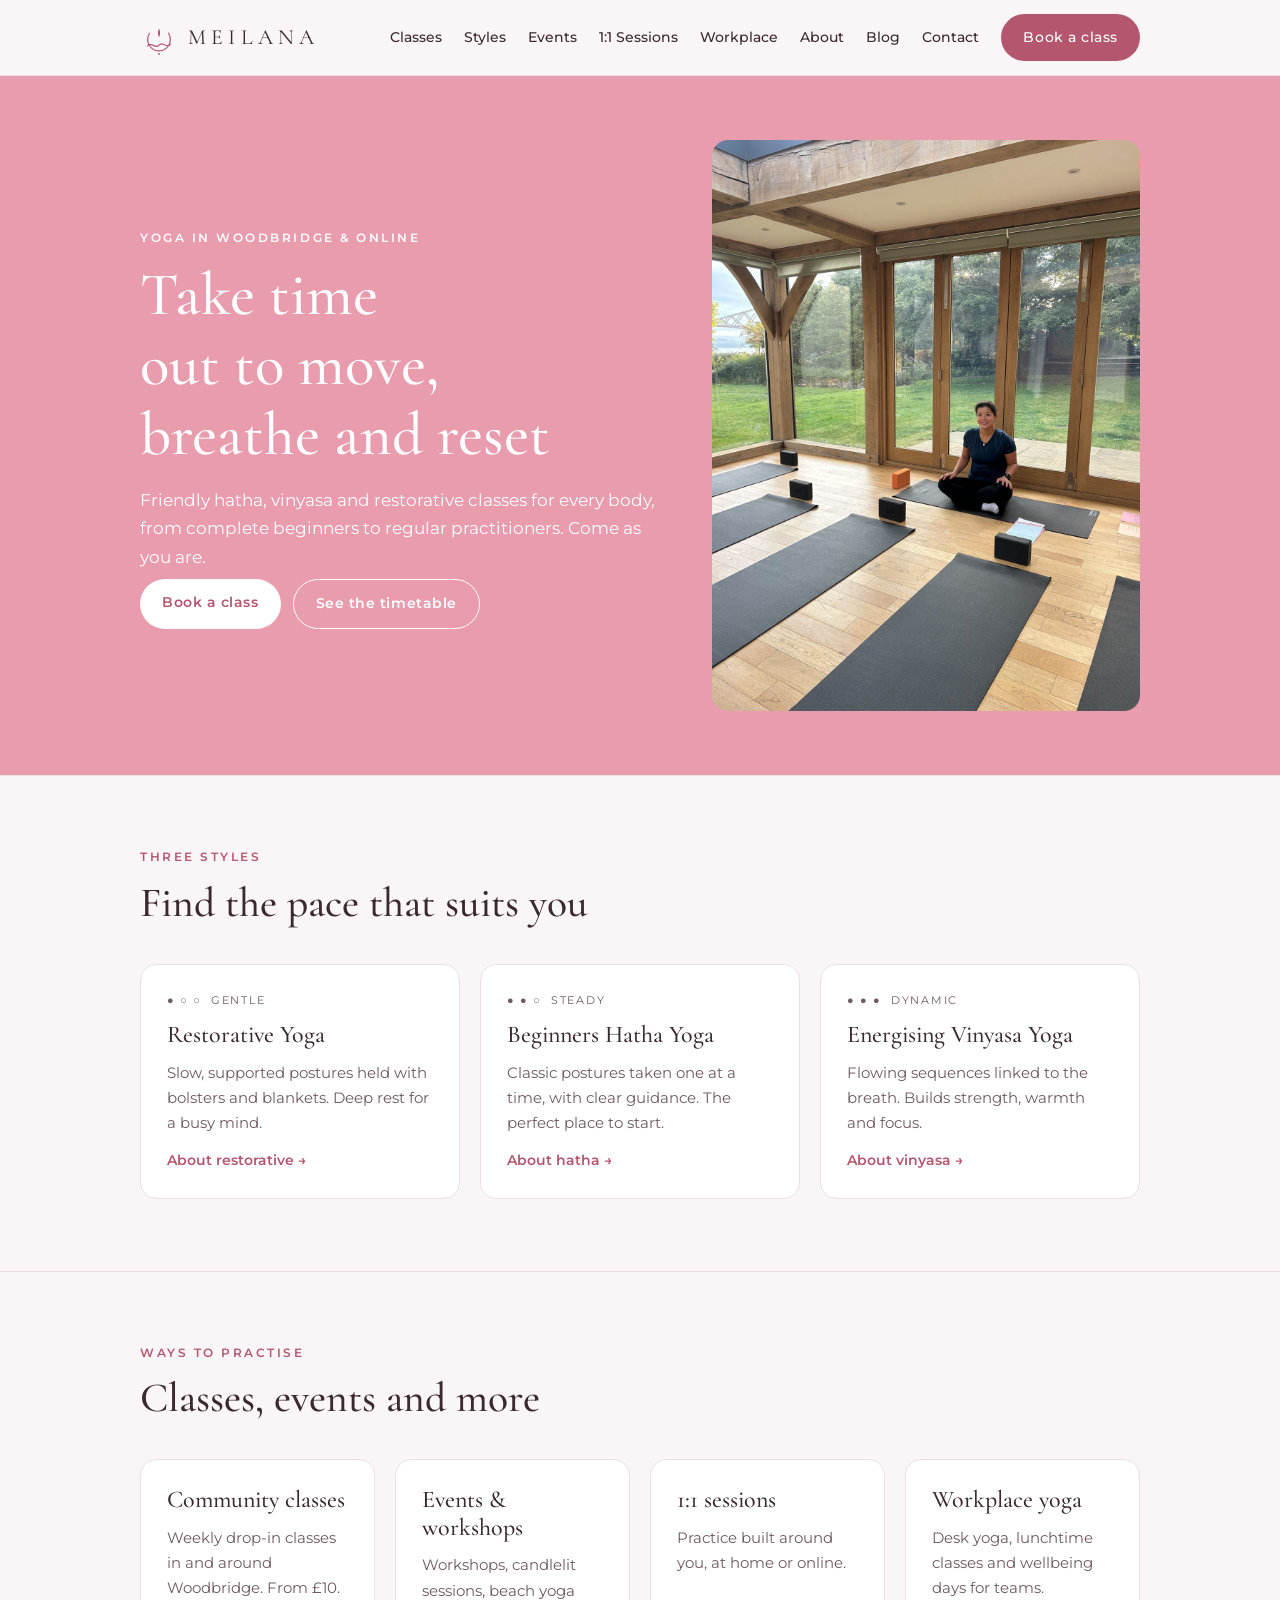
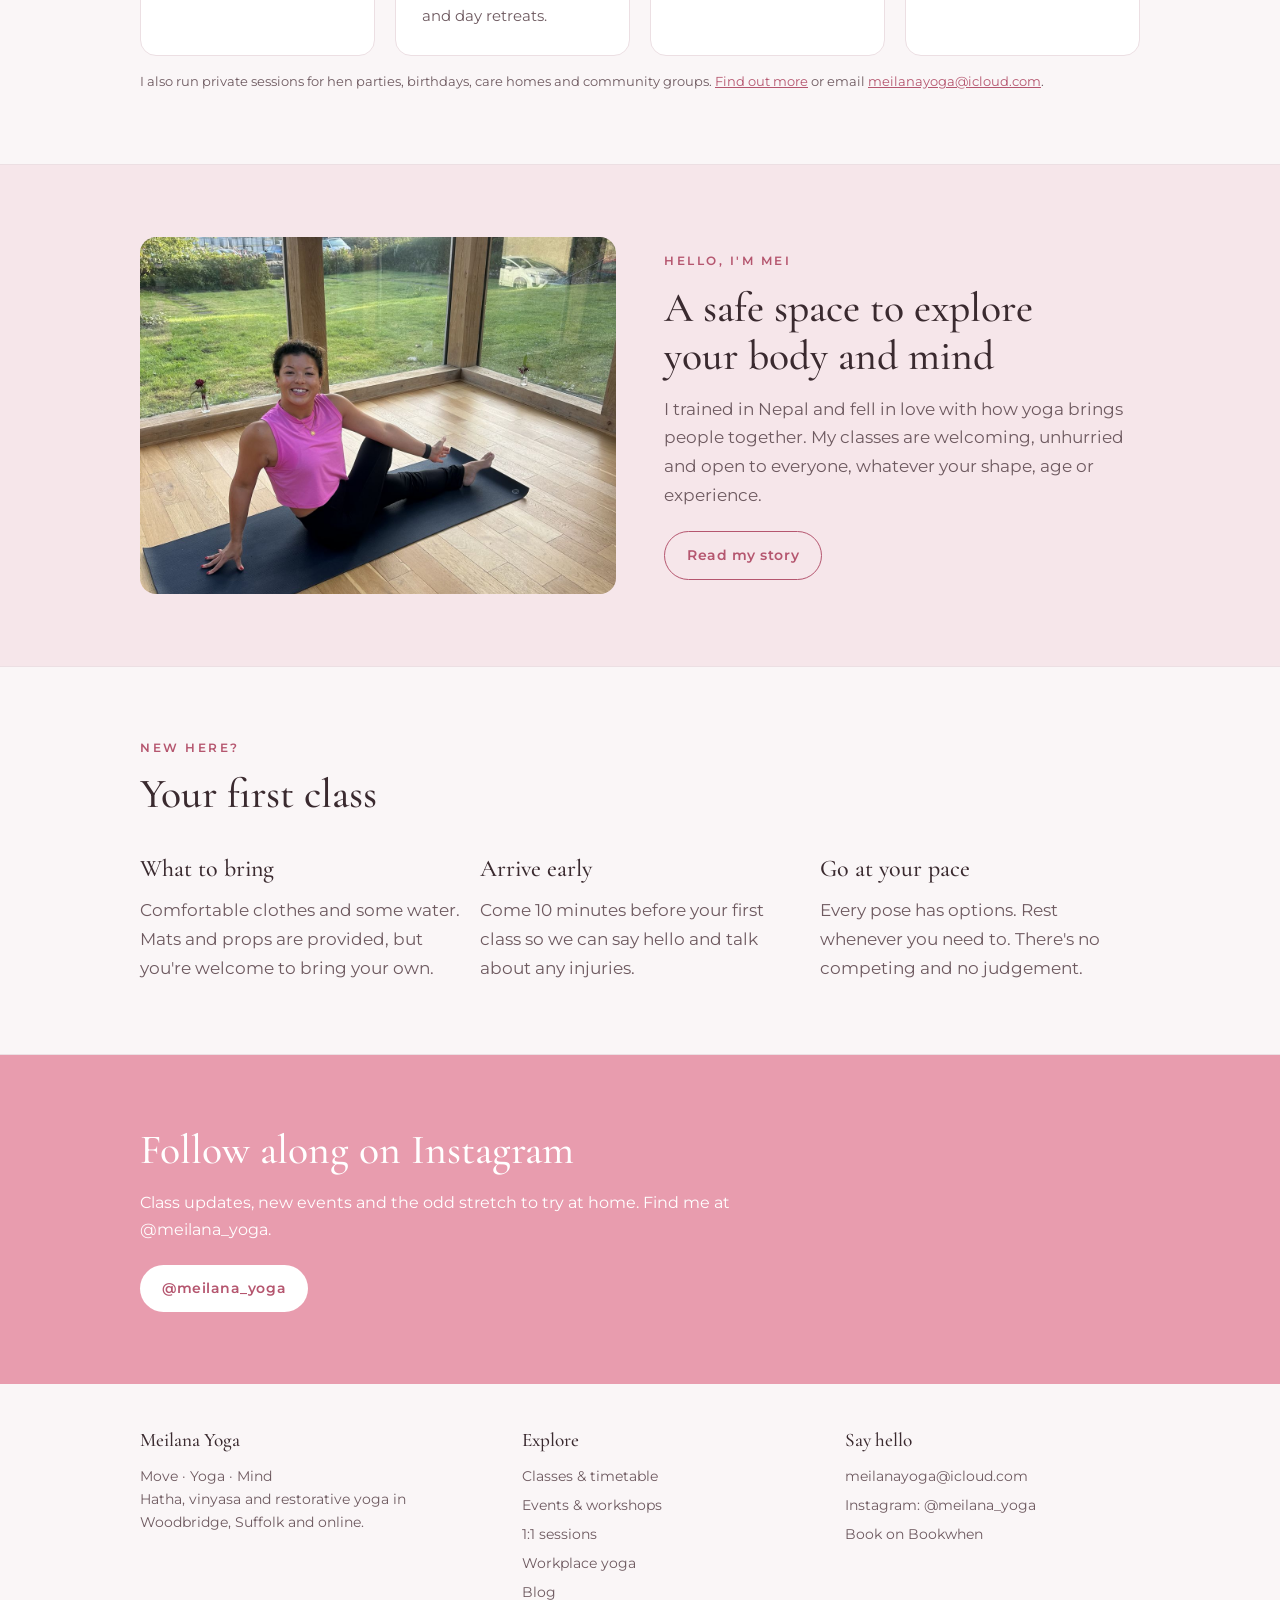
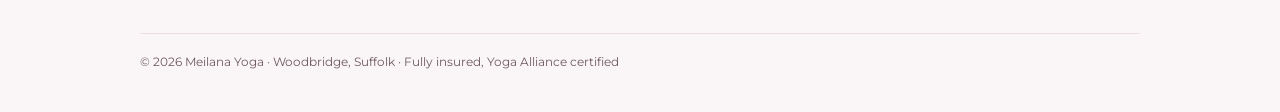
==== index.html @ 816993d9 "Add files via upload" ====
<!doctype html>
<html lang="en-GB">
<head>
<meta charset="utf-8">
<meta name="viewport" content="width=device-width, initial-scale=1">
<title>Meilana Yoga | Woodbridge, Suffolk</title>
<meta name="description" content="Hatha, vinyasa and restorative yoga classes, workshops and 1:1 sessions in Woodbridge, Suffolk and online, with Mei Pang.">
<link rel="canonical" href="https://meilanayoga.co.uk/">
<link rel="preconnect" href="https://fonts.googleapis.com">
<link rel="stylesheet" href="https://fonts.googleapis.com/css2?family=Cormorant+Garamond:ital,wght@0,400;0,500;0,600;1,400&family=Montserrat:wght@400;500;600&display=swap">
<link rel="stylesheet" href="assets/css/style.css">
<script src="assets/js/main.js" defer></script>
</head>
<body>
<header class="site-header">
  <div class="wrap">
    <a class="logo" href="index.html"><svg viewBox="0 0 160 150" fill="none" aria-hidden="true"><path d="M 40 55 A 48 48 0 1 0 120 55" stroke="currentColor" stroke-width="5" stroke-linecap="round"/><path d="M 32 108 C 50 88 65 125 80 105 C 95 85 110 122 128 102" stroke="currentColor" stroke-width="5" stroke-linecap="round"/><path d="M 80,35 C 70,54 80,72 80,72 C 80,72 90,54 80,35 Z" fill="currentColor"/><circle cx="80" cy="142" r="4" fill="currentColor"/></svg><span>Meilana</span></a>
    <button class="nav-toggle" type="button" aria-expanded="false" aria-controls="site-nav">Menu</button>
    <nav class="nav" id="site-nav" aria-label="Main">
      <a href="classes.html">Classes</a>
      <a href="styles/index.html">Styles</a>
      <a href="events.html">Events</a>
      <a href="private.html">1:1 Sessions</a>
      <a href="workplace.html">Workplace</a>
      <a href="about.html">About</a>
      <a href="blog/index.html">Blog</a>
      <a href="contact.html">Contact</a>
      <a class="btn" href="https://bookwhen.com/meilanayoga">Book a class</a>
    </nav>
  </div>
</header>
<main>
<section class="hero">
  <div class="wrap">
    <div>
      <span class="eyebrow">Yoga in Woodbridge &amp; online</span>
      <h1>Take time out to move, breathe and reset</h1>
      <p>Friendly hatha, vinyasa and restorative classes for every body, from complete beginners to regular practitioners. Come as you are.</p>
      <div class="actions">
        <a class="btn" href="https://bookwhen.com/meilanayoga">Book a class</a>
        <a class="btn ghost" href="classes.html">See the timetable</a>
      </div>
    </div>
    <img class="photo tall" src="assets/img/hero-mei-teaching.jpg" alt="Mei sitting cross-legged at the front of a studio with mats laid out" loading="lazy">
  </div>
</section>

<section>
  <div class="wrap">
    <div class="section-head">
      <span class="eyebrow">Three styles</span>
      <h2>Find the pace that suits you</h2>
    </div>
    <div class="grid three">
      <article class="card">
        <span class="pace">● ○ ○ &nbsp;Gentle</span>
        <h3>Restorative Yoga</h3>
        <p>Slow, supported postures held with bolsters and blankets. Deep rest for a busy mind.</p>
        <a class="more" href="styles/restorative.html">About restorative &rarr;</a>
      </article>
      <article class="card">
        <span class="pace">● ● ○ &nbsp;Steady</span>
        <h3>Beginners Hatha Yoga</h3>
        <p>Classic postures taken one at a time, with clear guidance. The perfect place to start.</p>
        <a class="more" href="styles/hatha.html">About hatha &rarr;</a>
      </article>
      <article class="card">
        <span class="pace">● ● ● &nbsp;Dynamic</span>
        <h3>Energising Vinyasa Yoga</h3>
        <p>Flowing sequences linked to the breath. Builds strength, warmth and focus.</p>
        <a class="more" href="styles/vinyasa.html">About vinyasa &rarr;</a>
      </article>
    </div>
  </div>
</section>

<section>
  <div class="wrap">
    <div class="section-head">
      <span class="eyebrow">Ways to practise</span>
      <h2>Classes, events and more</h2>
    </div>
    <div class="grid four">
      <a class="card" href="classes.html" style="text-decoration:none;color:inherit">
        <h3>Community classes</h3>
        <p>Weekly drop-in classes in and around Woodbridge. From £10.</p>
      </a>
      <a class="card" href="events.html" style="text-decoration:none;color:inherit">
        <h3>Events &amp; workshops</h3>
        <p>Workshops, candlelit sessions, beach yoga and day retreats.</p>
      </a>
      <a class="card" href="private.html" style="text-decoration:none;color:inherit">
        <h3>1:1 sessions</h3>
        <p>Practice built around you, at home or online.</p>
      </a>
      <a class="card" href="workplace.html" style="text-decoration:none;color:inherit">
        <h3>Workplace yoga</h3>
        <p>Desk yoga, lunchtime classes and wellbeing days for teams.</p>
      </a>
    </div>
    <p class="note">I also run private sessions for hen parties, birthdays, care homes and community groups. <a href="private.html#groups">Find out more</a> or email <a href="mailto:meilanayoga@icloud.com">meilanayoga@icloud.com</a>.</p>
  </div>
</section>

<section class="band">
  <div class="wrap split">
    <img class="photo" src="assets/img/mei-smiling.jpg" alt="Mei smiling on her yoga mat" loading="lazy">
    <div class="stack">
      <span class="eyebrow">Hello, I'm Mei</span>
      <h2>A safe space to explore your body and mind</h2>
      <p class="lead">I trained in Nepal and fell in love with how yoga brings people together. My classes are welcoming, unhurried and open to everyone, whatever your shape, age or experience.</p>
      <div class="actions"><a class="btn ghost" href="about.html">Read my story</a></div>
    </div>
  </div>
</section>

<section>
  <div class="wrap">
    <div class="section-head">
      <span class="eyebrow">New here?</span>
      <h2>Your first class</h2>
    </div>
    <div class="grid three">
      <div class="stack"><h3>What to bring</h3><p class="lead">Comfortable clothes and some water. Mats and props are provided, but you're welcome to bring your own.</p></div>
      <div class="stack"><h3>Arrive early</h3><p class="lead">Come 10 minutes before your first class so we can say hello and talk about any injuries.</p></div>
      <div class="stack"><h3>Go at your pace</h3><p class="lead">Every pose has options. Rest whenever you need to. There's no competing and no judgement.</p></div>
    </div>
  </div>
</section>

<section class="cta">
  <div class="wrap stack">
    <h2>Follow along on Instagram</h2>
    <p>Class updates, new events and the odd stretch to try at home. Find me at @meilana_yoga.</p>
    <div class="actions"><a class="btn" href="https://www.instagram.com/meilana_yoga/">@meilana_yoga</a></div>
  </div>
</section>
</main>
<footer class="site-footer">
  <div class="wrap">
    <div>
      <h4>Meilana Yoga</h4>
      <p>Move &middot; Yoga &middot; Mind</p>
      <p>Hatha, vinyasa and restorative yoga in Woodbridge, Suffolk and online.</p>
    </div>
    <div>
      <h4>Explore</h4>
      <ul>
        <li><a href="classes.html">Classes &amp; timetable</a></li>
        <li><a href="events.html">Events &amp; workshops</a></li>
        <li><a href="private.html">1:1 sessions</a></li>
        <li><a href="workplace.html">Workplace yoga</a></li>
        <li><a href="blog/index.html">Blog</a></li>
      </ul>
    </div>
    <div>
      <h4>Say hello</h4>
      <ul>
        <li><a href="mailto:meilanayoga@icloud.com">meilanayoga@icloud.com</a></li>
        <li><a href="https://www.instagram.com/meilana_yoga/">Instagram: @meilana_yoga</a></li>
        <li><a href="https://bookwhen.com/meilanayoga">Book on Bookwhen</a></li>
      </ul>
    </div>
    <p class="small">&copy; 2026 Meilana Yoga &middot; Woodbridge, Suffolk &middot; Fully insured, Yoga Alliance certified</p>
  </div>
</footer>
</body>
</html>
---- assets/css/style.css ----
/* Meilana Yoga website styles
   Same look as the workplace brochure: brand pink, Cormorant Garamond headings, Montserrat body. */

:root {
  --bg: #faf6f7;
  --surface: #ffffff;
  --ink: #3a2a2f;
  --muted: #6e5a60;
  --line: #ecdfe3;
  --brand: #e89cae;
  --brand-deep: #b5566f;
  --on-brand: #ffffff;
  --tint: #f6e6ea;
  --display: 'Cormorant Garamond', 'Iowan Old Style', Georgia, serif;
  --body: 'Montserrat', 'Helvetica Neue', Arial, sans-serif;
}
@media (prefers-color-scheme: dark) {
  :root {
    --bg: #1d1618; --surface: #261d20; --ink: #f2e7ea; --muted: #b9a3a9; --line: #3a2d31;
    --brand: #c9798d; --brand-deep: #f0b3c1; --tint: #2e2226; color-scheme: dark;
  }
}

* { box-sizing: border-box; }
html { scroll-behavior: smooth; }
body { margin: 0; background: var(--bg); color: var(--ink); font-family: var(--body); font-size: 16px; line-height: 1.7; }
img { max-width: 100%; display: block; }
a { color: var(--brand-deep); }
a:focus-visible, button:focus-visible { outline: 2px solid var(--brand-deep); outline-offset: 3px; }
h1, h2, h3 { font-family: var(--display); font-weight: 500; line-height: 1.15; margin: 0; text-wrap: balance; }
h1 { font-size: clamp(2.4rem, 6vw, 3.8rem); }
h2 { font-size: clamp(1.9rem, 4vw, 2.6rem); }
h3 { font-size: 1.5rem; }
p { margin: 0; }

.wrap { max-width: 1040px; margin: 0 auto; padding-left: max(20px, env(safe-area-inset-left, 0px)); padding-right: max(20px, env(safe-area-inset-right, 0px)); }
.narrow { max-width: 720px; }
.eyebrow { font-size: 0.72rem; letter-spacing: 0.22em; text-transform: uppercase; color: var(--brand-deep); font-weight: 600; }
.lead { color: var(--muted); font-size: 1.05rem; max-width: 62ch; }
.stack { display: grid; gap: 14px; align-content: start; }
section { padding-block: 72px; }
section + section { border-top: 1px solid var(--line); }
.section-head { display: grid; gap: 12px; margin-bottom: 36px; }

/* Header */
.site-header { position: sticky; top: env(safe-area-inset-top, 0px); z-index: 10; background: var(--bg); border-bottom: 1px solid var(--line); }
.site-header .wrap { display: flex; align-items: center; justify-content: space-between; gap: 20px; padding-block: 14px; }
.logo { display: flex; align-items: center; gap: 10px; text-decoration: none; color: var(--ink); }
.logo svg { width: 38px; height: 36px; color: var(--brand-deep); }
.logo span { font-family: var(--display); font-size: 1.35rem; letter-spacing: 0.24em; text-transform: uppercase; }
.nav { display: flex; gap: 22px; align-items: center; }
.nav a { color: var(--ink); text-decoration: none; font-size: 0.85rem; font-weight: 500; }
.nav a:hover, .nav a[aria-current="page"] { color: var(--brand-deep); }
.nav .btn { color: var(--on-brand); }
.nav-toggle { display: none; background: none; border: 1px solid var(--line); border-radius: 8px; padding: 8px 12px; font: inherit; font-size: 0.85rem; color: var(--ink); cursor: pointer; }
@media (max-width: 900px) {
  .nav-toggle { display: block; }
  .nav { display: none; position: absolute; left: 0; right: 0; top: 100%; background: var(--bg); border-bottom: 1px solid var(--line); flex-direction: column; align-items: flex-start; gap: 14px; padding: 18px max(20px, env(safe-area-inset-left, 0px)) 24px; }
  .nav.open { display: flex; }
}

/* Buttons */
.btn { display: inline-block; background: var(--brand-deep); color: var(--on-brand); text-decoration: none; font-weight: 600; font-size: 0.85rem; letter-spacing: 0.04em; padding: 12px 22px; border-radius: 999px; border: 0; }
.btn:hover { filter: brightness(1.08); }
.btn.ghost { background: transparent; color: var(--brand-deep); border: 1px solid var(--brand-deep); }
.actions { display: flex; flex-wrap: wrap; gap: 12px; margin-top: 8px; }

/* Hero */
.hero { background: var(--brand); color: var(--on-brand); padding-block: 0; }
.hero .wrap { display: grid; grid-template-columns: 1.1fr 0.9fr; gap: 48px; align-items: center; padding-block: 64px; }
.hero h1 { color: var(--on-brand); margin-block: 10px 16px; }
.hero p { font-size: 1.05rem; max-width: 52ch; }
.hero .eyebrow { color: var(--on-brand); }
.hero .btn { background: var(--on-brand); color: #b5566f; }
.hero .btn.ghost { background: transparent; color: var(--on-brand); border-color: var(--on-brand); }
.hero .ph { background: rgba(255,255,255,0.18); border-color: rgba(255,255,255,0.6); color: var(--on-brand); }
.hero.simple .wrap { grid-template-columns: 1fr; gap: 14px; padding-block: 56px; }
@media (max-width: 760px) { .hero .wrap { grid-template-columns: 1fr; gap: 28px; } }

/* Photo placeholders: replace each .ph div with an <img> once photos are ready */
.ph { aspect-ratio: 4 / 3; max-width: 100%; border: 1px dashed var(--brand); border-radius: 16px; background: var(--tint); display: grid; place-items: center; text-align: center; padding: 20px; font-size: 0.8rem; color: var(--muted); }
.ph.tall { aspect-ratio: 3 / 4; }
.ph.wide { aspect-ratio: 16 / 9; }

/* Photos */
.photo { width: 100%; aspect-ratio: 4 / 3; object-fit: cover; border-radius: 16px; background: var(--tint); }
.photo.tall { aspect-ratio: 3 / 4; }
.photo.wide { aspect-ratio: 16 / 9; }

/* Grids and cards */
.grid { display: grid; gap: 20px; }
.grid.three { grid-template-columns: repeat(3, minmax(0, 1fr)); }
.grid.two { grid-template-columns: repeat(2, minmax(0, 1fr)); }
.grid.four { grid-template-columns: repeat(4, minmax(0, 1fr)); }
@media (max-width: 860px) { .grid.three, .grid.four { grid-template-columns: repeat(2, minmax(0, 1fr)); } }
@media (max-width: 560px) { .grid.three, .grid.two, .grid.four { grid-template-columns: 1fr; } }
.card { background: var(--surface); border: 1px solid var(--line); border-radius: 16px; padding: 26px; display: grid; gap: 12px; align-content: start; min-width: 0; }
.card p { color: var(--muted); font-size: 0.93rem; }
.card .more { font-size: 0.85rem; font-weight: 600; text-decoration: none; }
.pace { font-size: 0.68rem; letter-spacing: 0.16em; text-transform: uppercase; color: var(--muted); }
.tag { display: inline-block; font-size: 0.68rem; letter-spacing: 0.12em; text-transform: uppercase; font-weight: 600; color: var(--brand-deep); background: var(--tint); border-radius: 999px; padding: 4px 10px; justify-self: start; }
.split { display: grid; grid-template-columns: 1fr 1fr; gap: 48px; align-items: center; }
@media (max-width: 760px) { .split { grid-template-columns: 1fr; gap: 28px; } }
.band { background: var(--tint); }

/* Tables (timetable, prices) */
.table-wrap { overflow-x: auto; }
table { width: 100%; border-collapse: collapse; font-size: 0.93rem; min-width: 560px; }
th, td { text-align: left; padding: 14px 12px; border-bottom: 1px solid var(--line); vertical-align: top; }
th { font-size: 0.68rem; letter-spacing: 0.16em; text-transform: uppercase; color: var(--muted); font-weight: 600; }
td.num { font-variant-numeric: tabular-nums; font-weight: 600; white-space: nowrap; }
.note { font-size: 0.82rem; color: var(--muted); margin-top: 14px; }
.example { display: inline-block; font-size: 0.65rem; letter-spacing: 0.12em; text-transform: uppercase; background: #fff3c4; color: #6b5300; border-radius: 4px; padding: 2px 6px; margin-left: 6px; vertical-align: middle; }

/* Lists */
ul.clean { list-style: none; padding: 0; margin: 0; display: grid; gap: 10px; }
ul.clean li { padding-left: 22px; position: relative; }
ul.clean li::before { content: ""; position: absolute; left: 0; top: 0.75em; width: 10px; height: 2px; background: var(--brand); }

/* Blog */
.post-meta { font-size: 0.8rem; color: var(--muted); }
.prose { display: grid; gap: 18px; font-size: 1.02rem; }
.prose h2 { font-size: 1.8rem; margin-top: 16px; }
.prose ul { margin: 0; padding-left: 22px; display: grid; gap: 8px; }

/* Contact band and footer */
.cta { background: var(--brand); color: var(--on-brand); text-align: left; }
.cta h2 { color: var(--on-brand); }
.cta p { max-width: 56ch; }
.cta .btn { background: var(--on-brand); color: #b5566f; }
.site-footer { padding-block: 40px; font-size: 0.85rem; color: var(--muted); }
.site-footer .wrap { display: grid; grid-template-columns: 1.2fr 1fr 1fr; gap: 28px; }
.site-footer h4 { font-family: var(--display); font-size: 1.2rem; font-weight: 500; color: var(--ink); margin: 0 0 8px; }
.site-footer a { color: var(--muted); text-decoration: none; }
.site-footer a:hover { color: var(--brand-deep); }
.site-footer ul { list-style: none; padding: 0; margin: 0; display: grid; gap: 6px; }
.site-footer .small { grid-column: 1 / -1; border-top: 1px solid var(--line); padding-top: 18px; font-size: 0.75rem; }
@media (max-width: 760px) { .site-footer .wrap { grid-template-columns: 1fr; } }

/* Forms */
form.stack label { font-size: 0.8rem; font-weight: 600; }
input, textarea, select { font: inherit; width: 100%; padding: 12px 14px; border: 1px solid var(--line); border-radius: 10px; background: var(--surface); color: var(--ink); }

@media (prefers-reduced-motion: reduce) { html { scroll-behavior: auto; } }
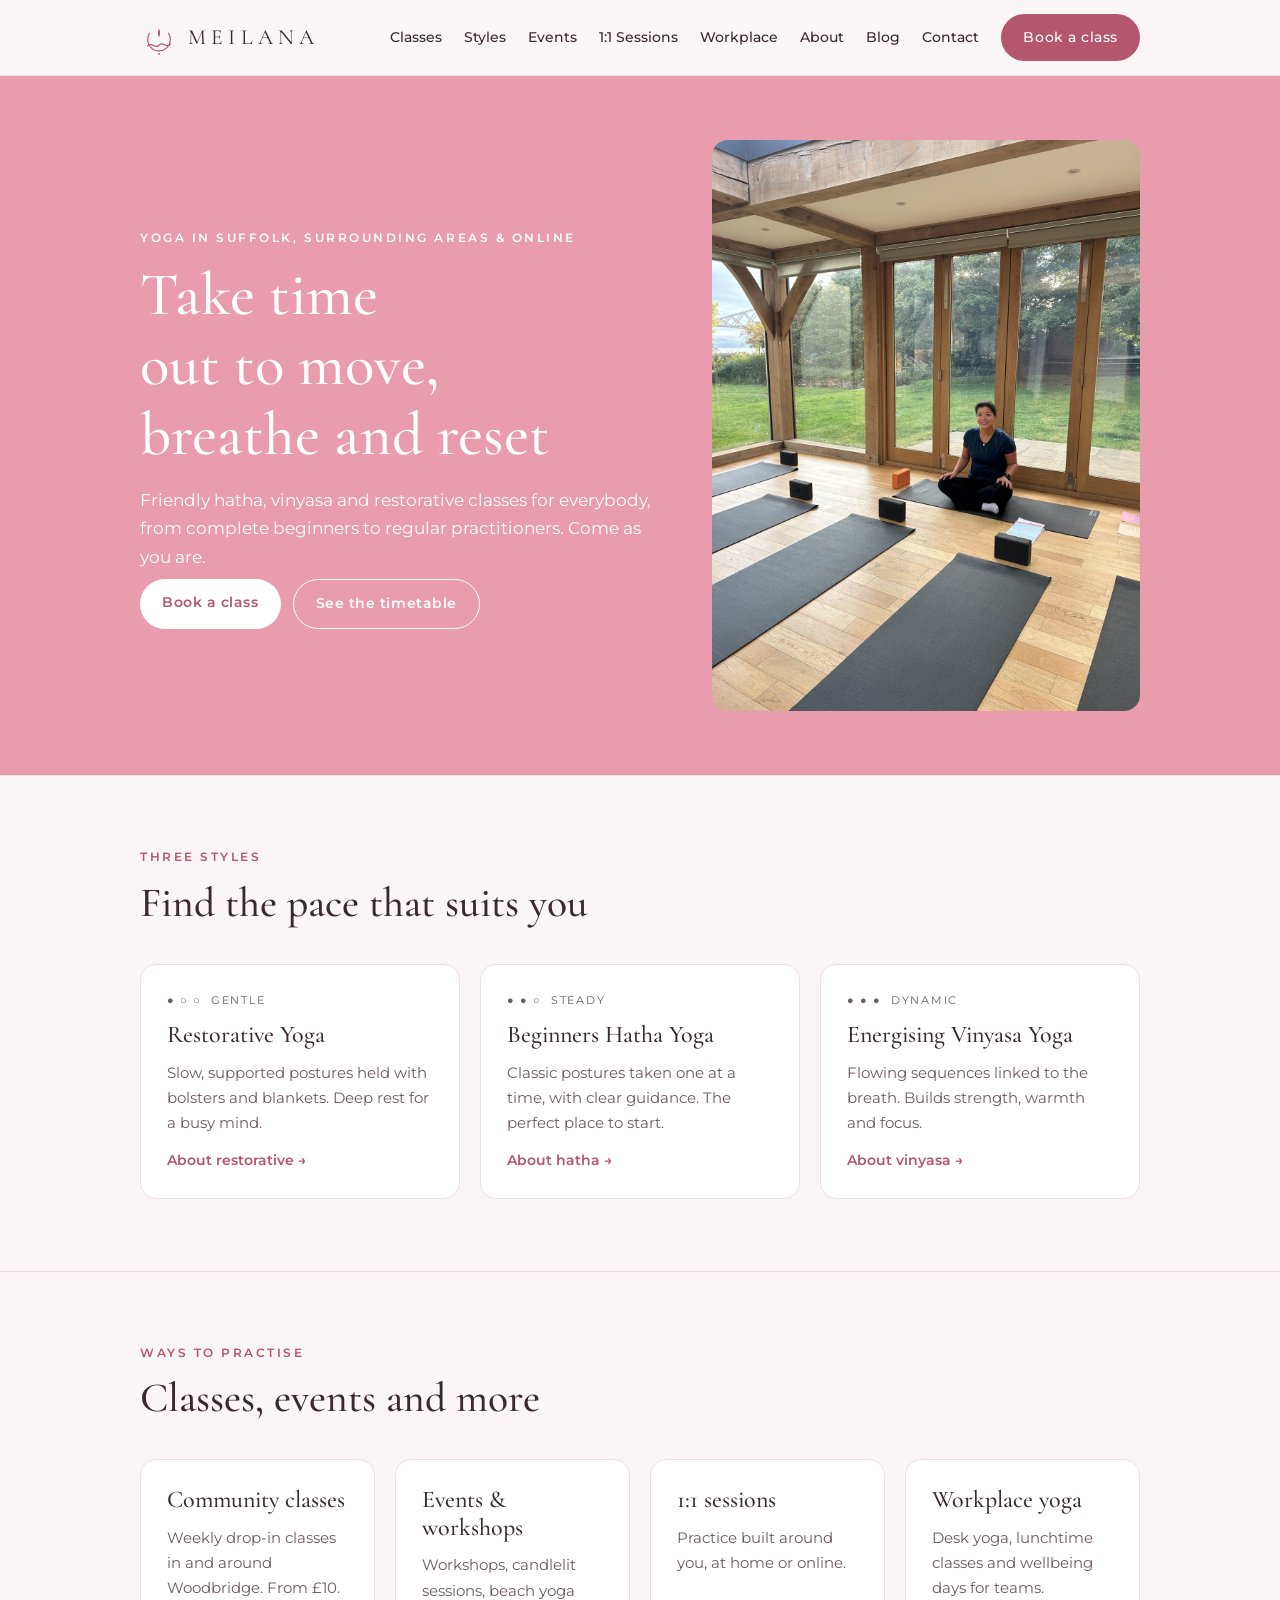
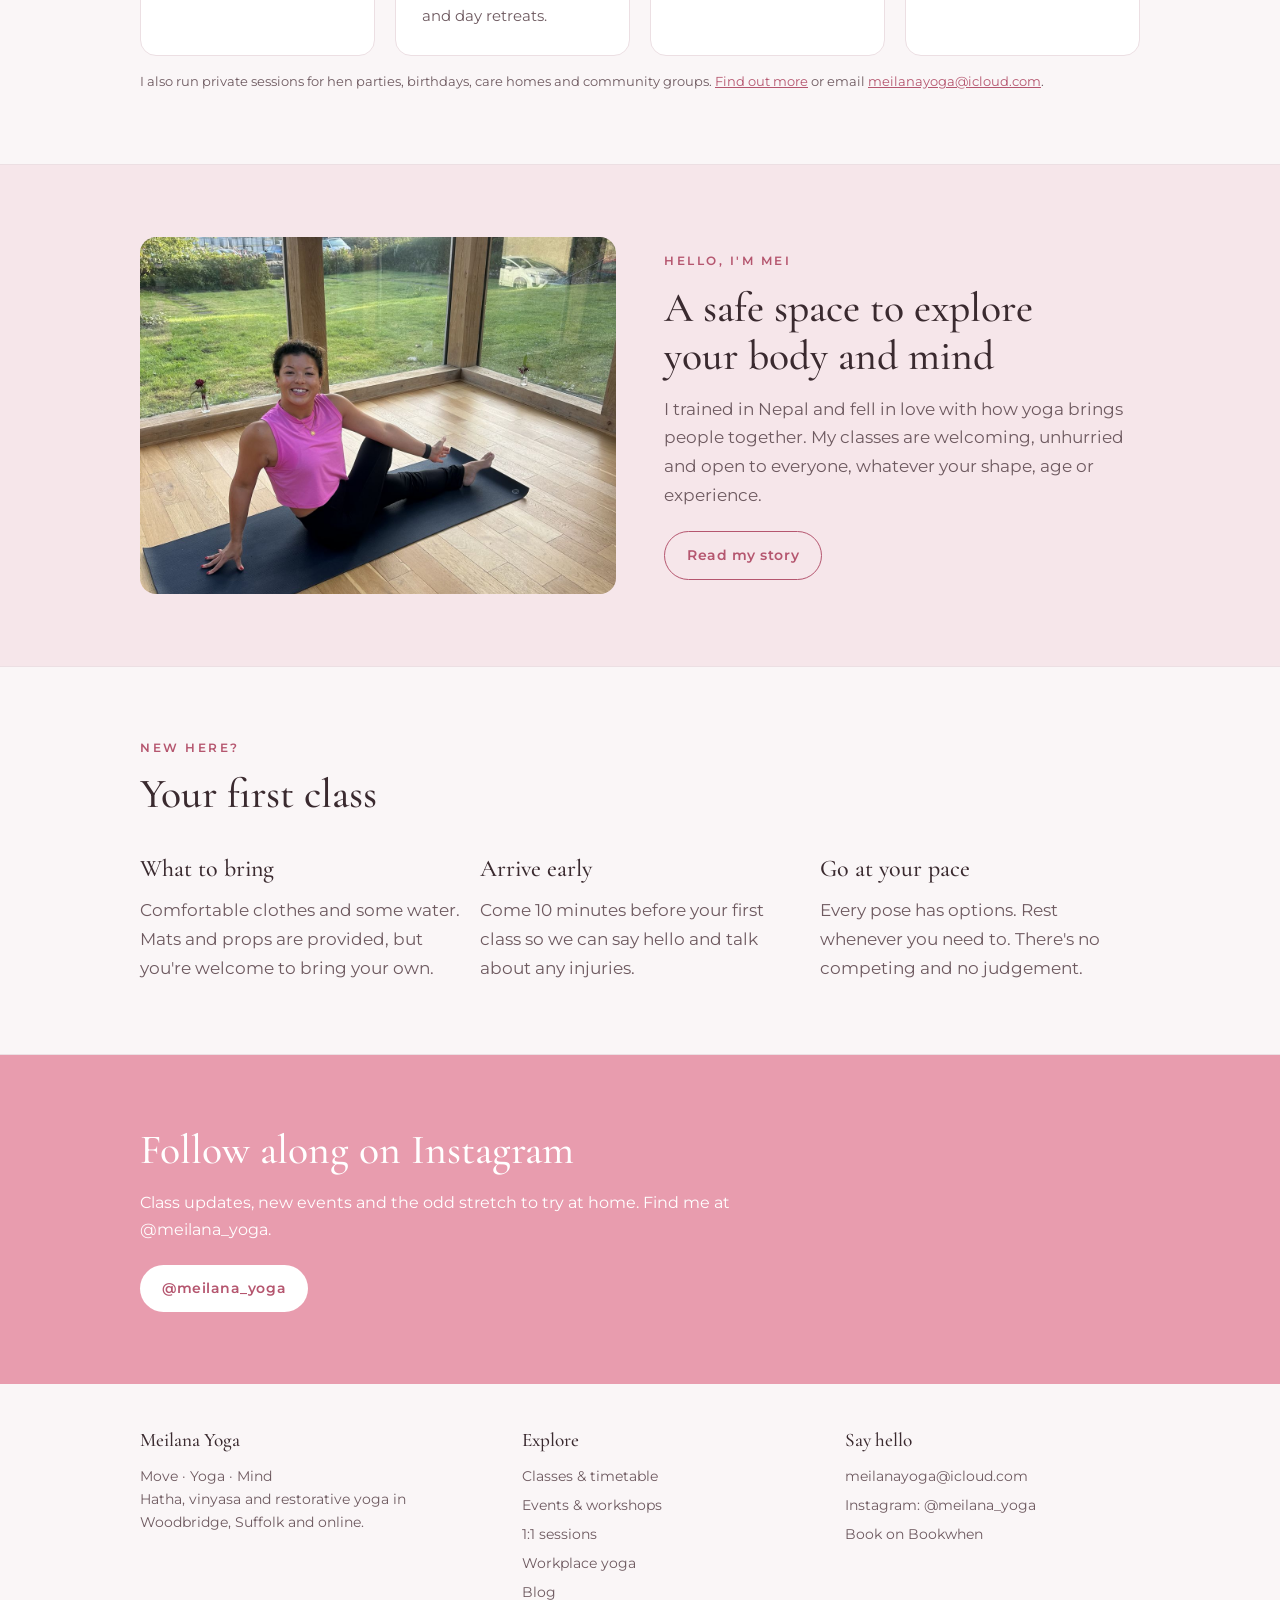
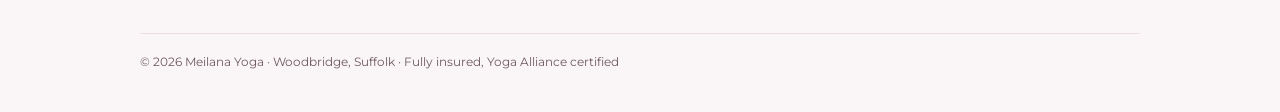
==== commit 9ae1def1: "Update index.html update types and woodbridge > suffolk and surrounding areas" ====
--- a/index.html
+++ b/index.html
@@ -33,9 +33,9 @@
 <section class="hero">
   <div class="wrap">
     <div>
-      <span class="eyebrow">Yoga in Woodbridge &amp; online</span>
+      <span class="eyebrow">Yoga in Suffolk, surrounding areas &amp; online</span>
       <h1>Take time out to move, breathe and reset</h1>
-      <p>Friendly hatha, vinyasa and restorative classes for every body, from complete beginners to regular practitioners. Come as you are.</p>
+      <p>Friendly hatha, vinyasa and restorative classes for everybody, from complete beginners to regular practitioners. Come as you are.</p>
       <div class="actions">
         <a class="btn" href="https://bookwhen.com/meilanayoga">Book a class</a>
         <a class="btn ghost" href="classes.html">See the timetable</a>
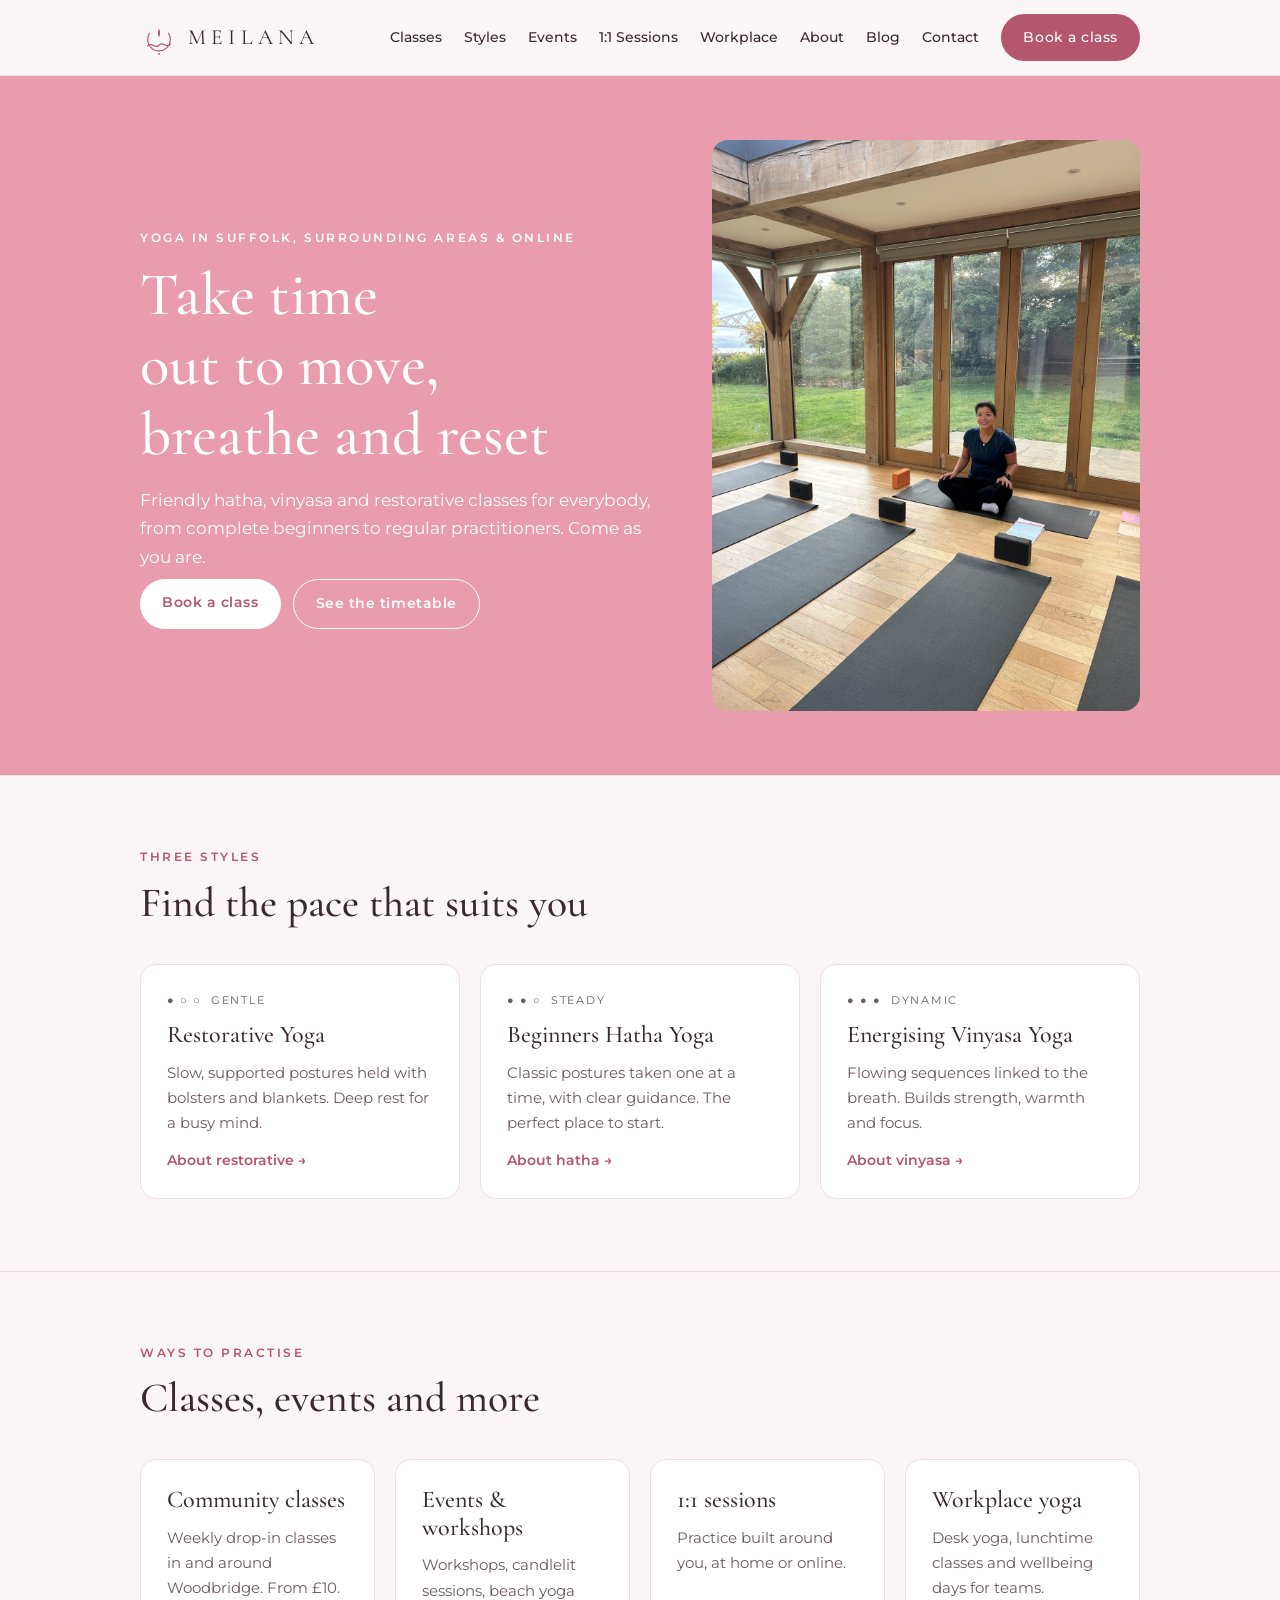
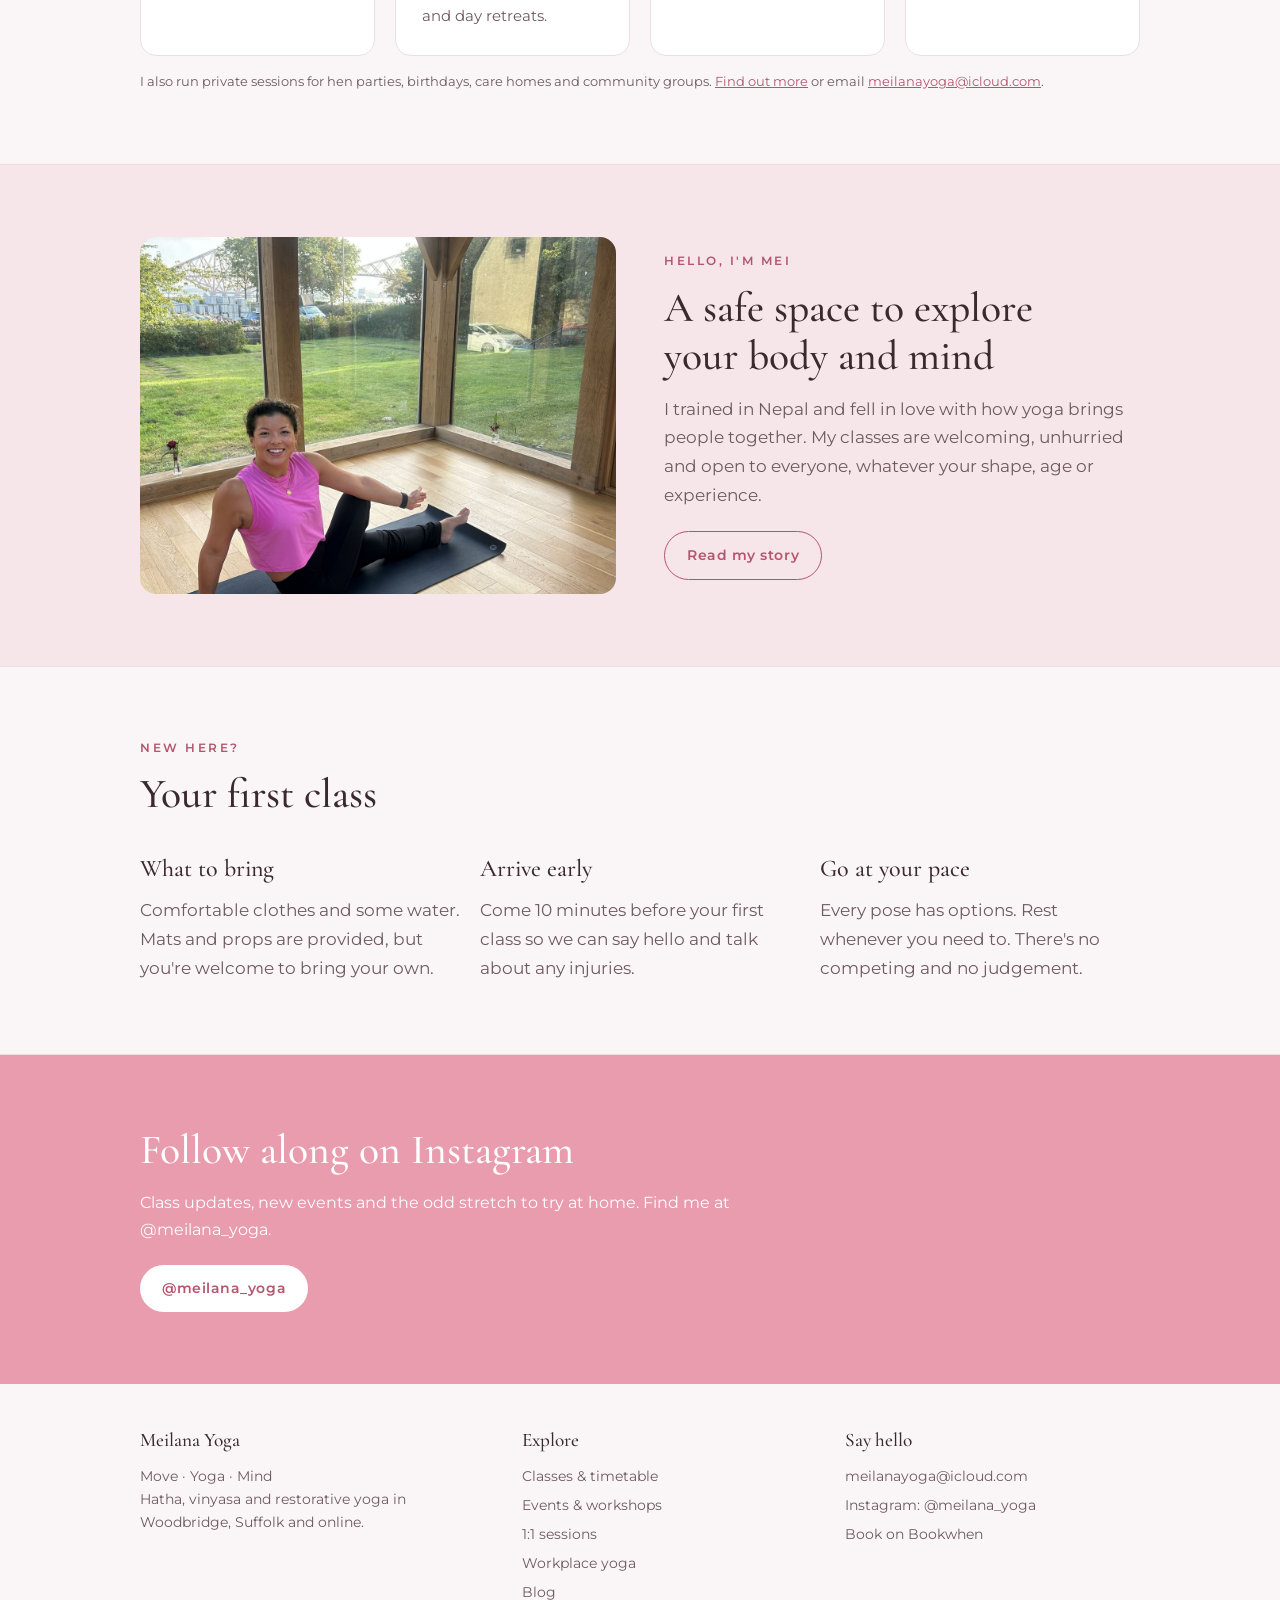
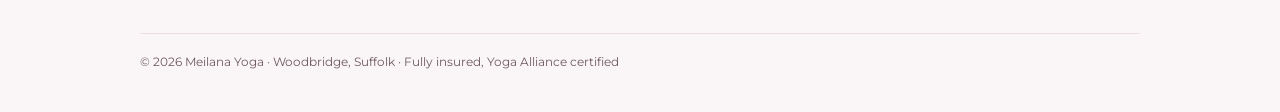
==== commit a092219e: "Update index.html" ====
--- a/index.html
+++ b/index.html
@@ -104,7 +104,7 @@
 
 <section class="band">
   <div class="wrap split">
-    <img class="photo" src="assets/img/mei-smiling.jpg" alt="Mei smiling on her yoga mat" loading="lazy">
+    <img class="photo" src="assets/img/about-mei.jpg" alt="Mei smiling on her yoga mat" loading="lazy">
     <div class="stack">
       <span class="eyebrow">Hello, I'm Mei</span>
       <h2>A safe space to explore your body and mind</h2>
